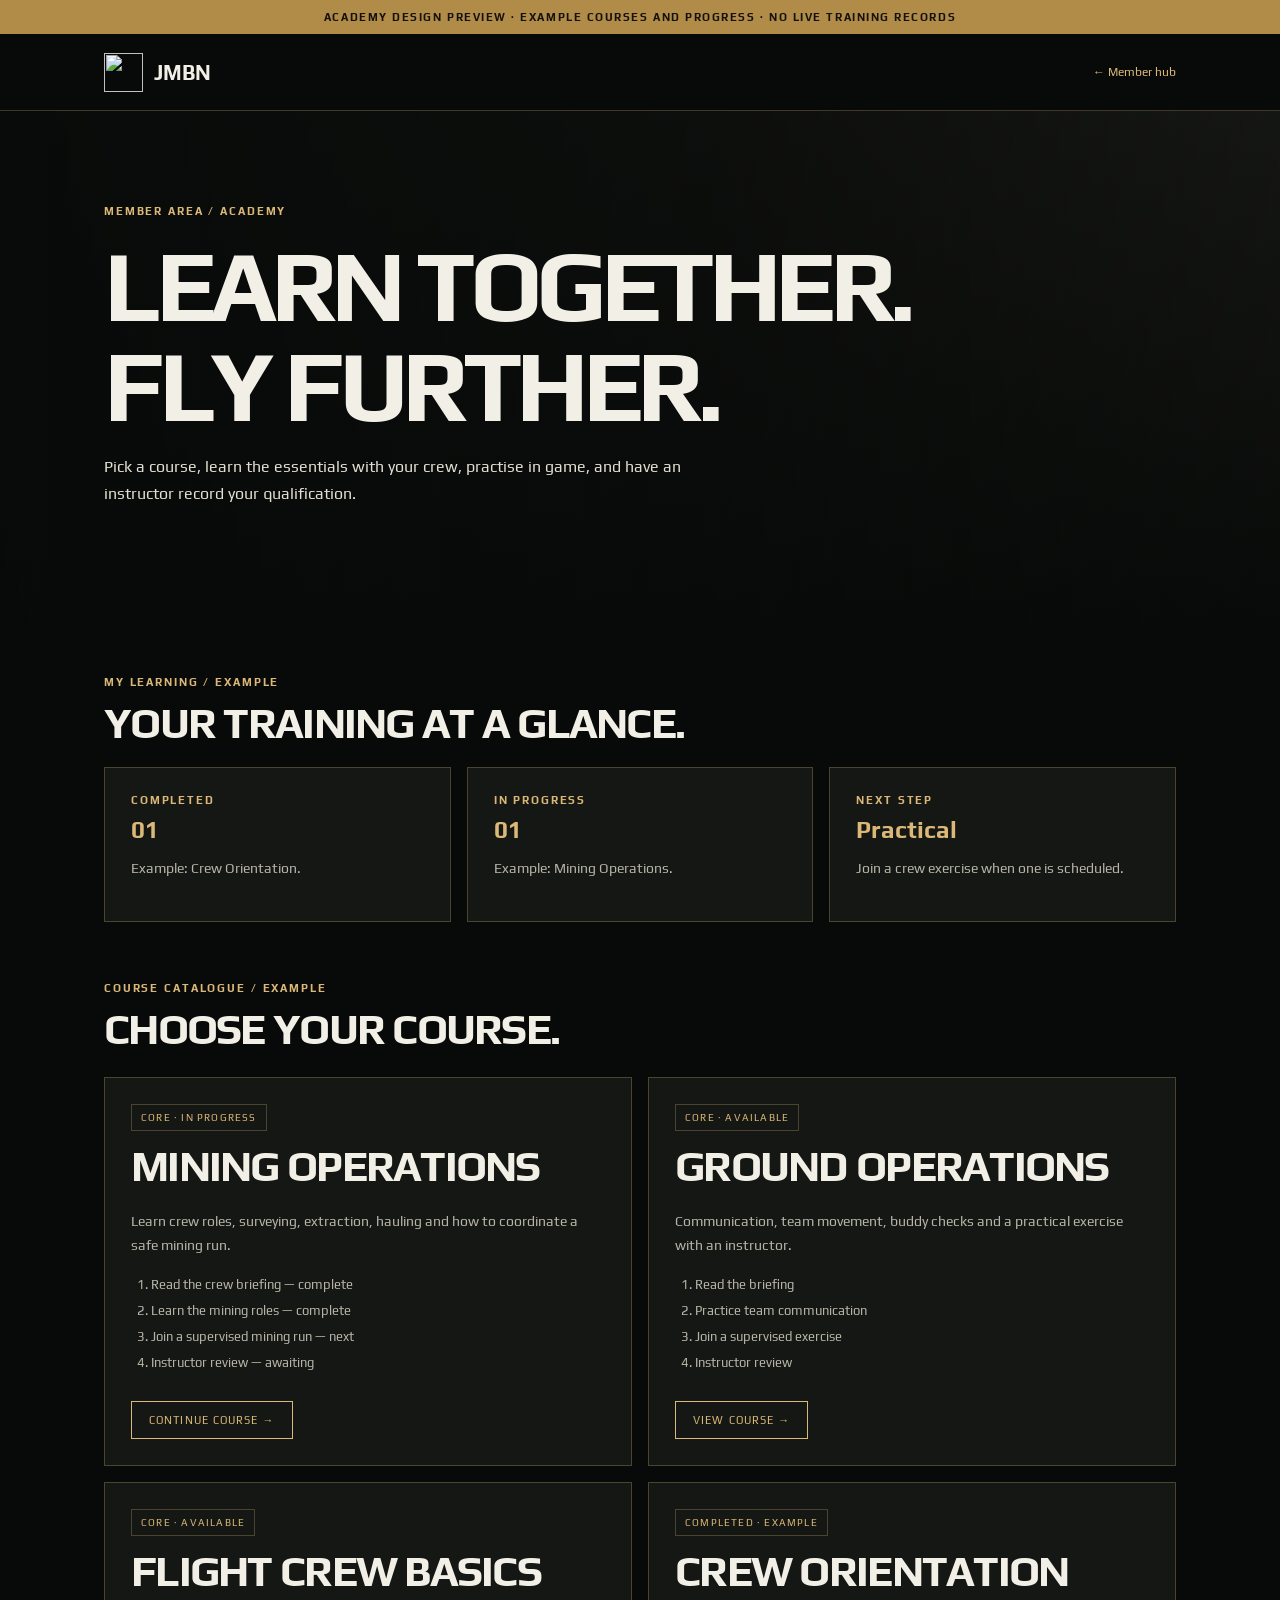
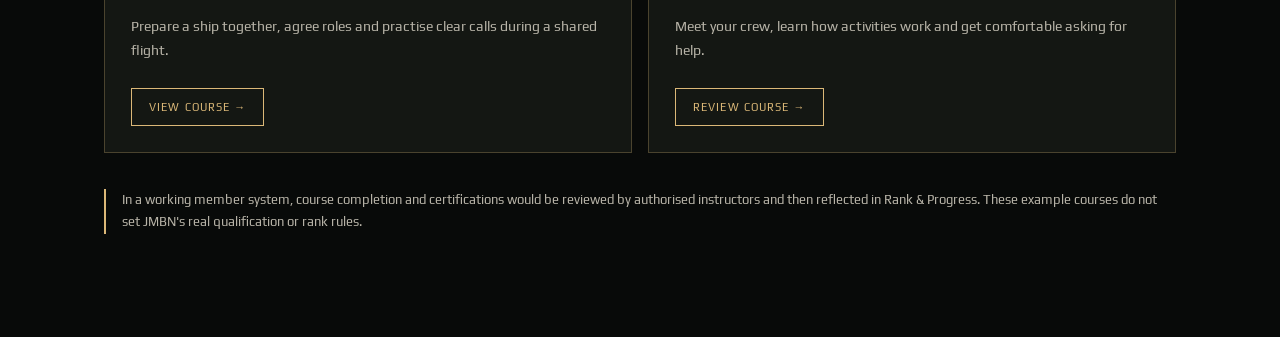
==== academy-preview.html @ f3becfb5 "Add unlinked Academy member concept" ====
<!doctype html><html lang="en"><head><meta charset="utf-8"><meta name="viewport" content="width=device-width,initial-scale=1"><meta name="robots" content="noindex"><title>Academy concept · JMBN</title><link href="https://fonts.googleapis.com/css2?family=Play:wght@400;700&display=swap" rel="stylesheet"><style>
:root{--bg:#080a09;--panel:#141713;--gold:#dbb878;--text:#f2efe7;--muted:#b8b4a8;--line:#dbb87845}*{box-sizing:border-box}body{margin:0;background:var(--bg);color:var(--text);font-family:Play,Arial,sans-serif}a{color:inherit;text-decoration:none}.wrap{max-width:1200px;margin:auto;padding-inline:clamp(20px,5vw,66px)}.notice{background:#b18c48;color:#15120d;text-align:center;padding:11px;font-size:11px;text-transform:uppercase;letter-spacing:.14em;font-weight:700}header{border-bottom:1px solid var(--line)}header .wrap{height:76px;display:flex;justify-content:space-between;align-items:center;gap:20px}header a{font-size:12px;color:var(--gold)}.brand{display:flex;align-items:center;gap:11px;font-size:21px;color:var(--text);font-weight:700}.brand img{width:39px;height:39px;object-fit:contain}.hero{position:relative;isolation:isolate;padding:94px 0 100px;background:#191a16}.hero:before{content:"";position:absolute;z-index:-2;inset:0;background:url('https://fcegavhipeaeihxegsnw.supabase.co/storage/v1/object/public/frontpage/Academy.png') center/cover;opacity:.58}.hero:after{content:"";position:absolute;z-index:-1;inset:0;background:linear-gradient(90deg,#080a09f5,#080a09bb 55%,#080a093a),linear-gradient(0deg,#080a09,transparent)}h1{font-size:clamp(50px,8vw,100px);text-transform:uppercase;letter-spacing:-.065em;line-height:1;margin:18px 0}.hero p{max-width:580px;line-height:1.7;color:#e2ded2}.tag{font-size:11px;color:var(--gold);text-transform:uppercase;letter-spacing:.17em;font-weight:700}.main{padding-block:53px 90px}h2{font-size:clamp(28px,4vw,43px);text-transform:uppercase;letter-spacing:-.04em;margin:10px 0 20px}.summary,.courses{display:grid;gap:16px}.summary{grid-template-columns:repeat(3,1fr)}.courses{grid-template-columns:repeat(2,1fr);margin-top:24px}.box{border:1px solid var(--line);background:var(--panel);padding:26px}.box strong{font-size:24px;color:var(--gold);display:block;margin:10px 0}.box p{font-size:14px;line-height:1.7;color:var(--muted)}.section-title{margin-top:60px}.pill{display:inline-block;font-size:10px;text-transform:uppercase;letter-spacing:.12em;border:1px solid var(--line);padding:7px 9px;color:var(--gold)}.steps{padding-left:20px;color:var(--muted);line-height:2;font-size:13px}.button{display:inline-block;margin-top:12px;padding:12px 17px;border:1px solid var(--gold);color:var(--gold);font-size:11px;text-transform:uppercase;letter-spacing:.1em}.note{border-left:2px solid var(--gold);padding-left:16px;font-size:13px;color:var(--muted);line-height:1.7;margin-top:36px}@media(max-width:700px){.summary,.courses{grid-template-columns:1fr}.hero{padding:70px 0}header .wrap{height:65px}}
</style></head><body><div class="notice">Academy design preview · Example courses and progress · No live training records</div><header><div class="wrap"><a class="brand" href="member-preview.html"><img alt="" src="https://static.wixstatic.com/media/08ea88_820ac3bc561d4233ad73a7af859f28bf~mv2.png/v1/fill/w_66,h_66,al_c,q_85,usm_0.66_1.00_0.01,enc_auto/0_New_JMBN_Logo_Gold.png">JMBN</a><a href="member-preview.html">← Member hub</a></div></header><section class="hero"><div class="wrap"><div class="tag">Member area / Academy</div><h1>Learn together.<br>Fly further.</h1><p>Pick a course, learn the essentials with your crew, practise in game, and have an instructor record your qualification.</p></div></section><main class="wrap main"><div class="tag">My learning / Example</div><h2>Your training at a glance.</h2><div class="summary"><article class="box"><div class="tag">Completed</div><strong>01</strong><p>Example: Crew Orientation.</p></article><article class="box"><div class="tag">In progress</div><strong>01</strong><p>Example: Mining Operations.</p></article><article class="box"><div class="tag">Next step</div><strong>Practical</strong><p>Join a crew exercise when one is scheduled.</p></article></div><div class="section-title"><div class="tag">Course catalogue / Example</div><h2>Choose your course.</h2></div><div class="courses"><article class="box"><span class="pill">Core · In progress</span><h2>Mining Operations</h2><p>Learn crew roles, surveying, extraction, hauling and how to coordinate a safe mining run.</p><ol class="steps"><li>Read the crew briefing — complete</li><li>Learn the mining roles — complete</li><li>Join a supervised mining run — next</li><li>Instructor review — awaiting</li></ol><span class="button">Continue course →</span></article><article class="box"><span class="pill">Core · Available</span><h2>Ground Operations</h2><p>Communication, team movement, buddy checks and a practical exercise with an instructor.</p><ol class="steps"><li>Read the briefing</li><li>Practice team communication</li><li>Join a supervised exercise</li><li>Instructor review</li></ol><span class="button">View course →</span></article><article class="box"><span class="pill">Core · Available</span><h2>Flight Crew Basics</h2><p>Prepare a ship together, agree roles and practise clear calls during a shared flight.</p><span class="button">View course →</span></article><article class="box"><span class="pill">Completed · Example</span><h2>Crew Orientation</h2><p>Meet your crew, learn how activities work and get comfortable asking for help.</p><span class="button">Review course →</span></article></div><p class="note">In a working member system, course completion and certifications would be reviewed by authorised instructors and then reflected in Rank &amp; Progress. These example courses do not set JMBN's real qualification or rank rules.</p></main></body></html>
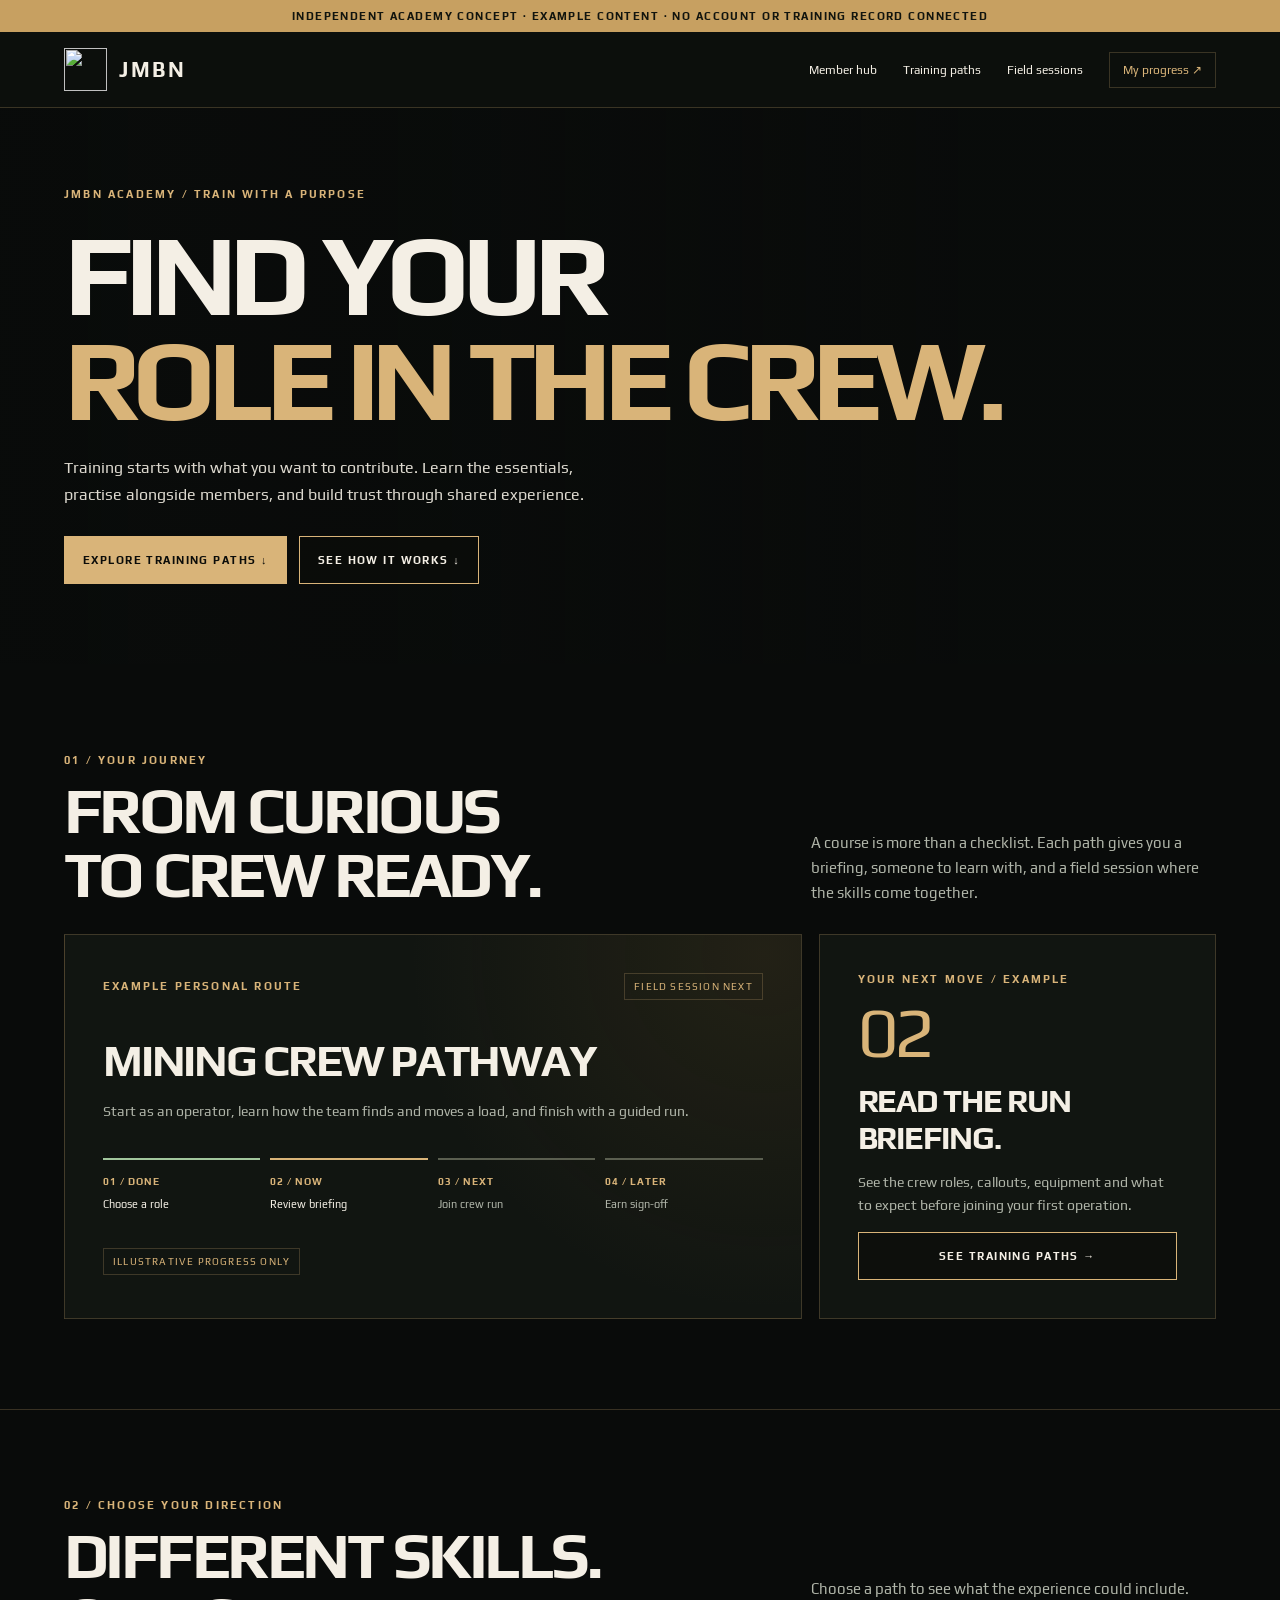
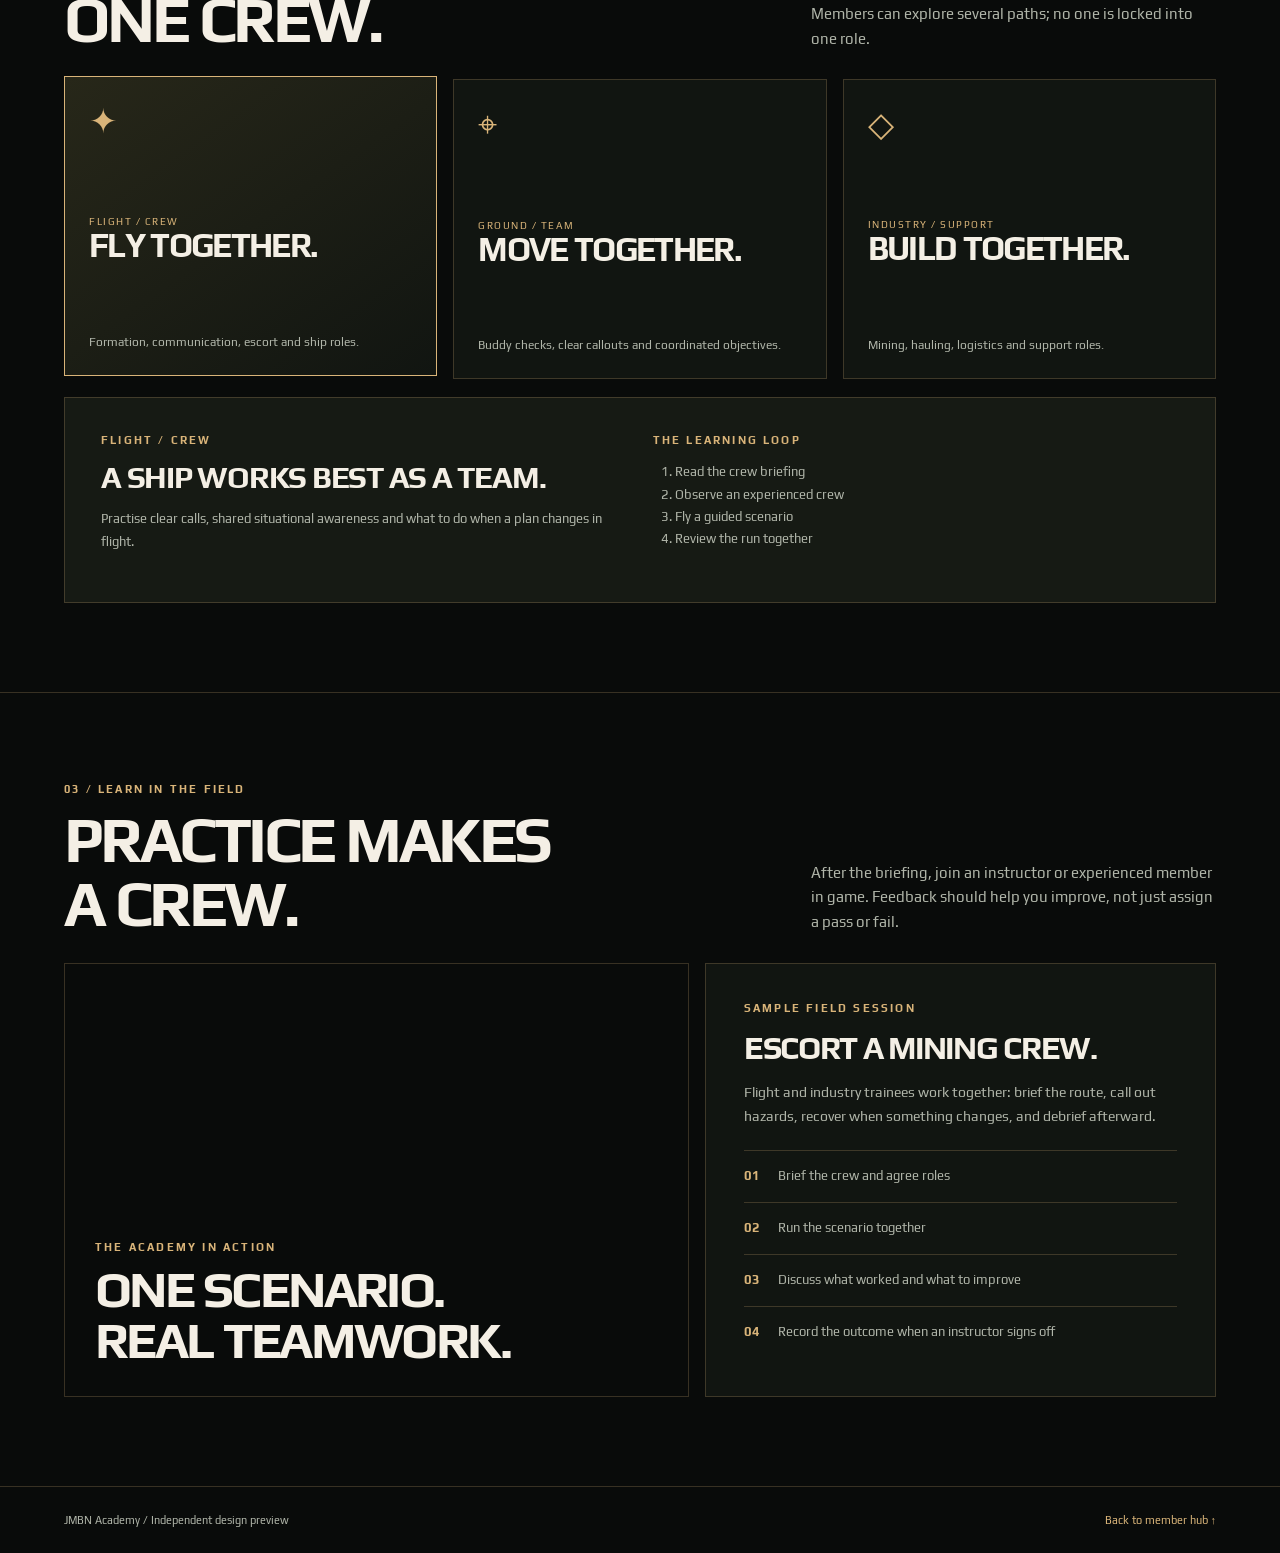
==== commit b3cad0e8: "Replace Academy concept with independent crew training design" ====
--- a/academy-preview.html
+++ b/academy-preview.html
@@ -1,3 +1,44 @@
-<!doctype html><html lang="en"><head><meta charset="utf-8"><meta name="viewport" content="width=device-width,initial-scale=1"><meta name="robots" content="noindex"><title>Academy concept · JMBN</title><link href="https://fonts.googleapis.com/css2?family=Play:wght@400;700&display=swap" rel="stylesheet"><style>
-:root{--bg:#080a09;--panel:#141713;--gold:#dbb878;--text:#f2efe7;--muted:#b8b4a8;--line:#dbb87845}*{box-sizing:border-box}body{margin:0;background:var(--bg);color:var(--text);font-family:Play,Arial,sans-serif}a{color:inherit;text-decoration:none}.wrap{max-width:1200px;margin:auto;padding-inline:clamp(20px,5vw,66px)}.notice{background:#b18c48;color:#15120d;text-align:center;padding:11px;font-size:11px;text-transform:uppercase;letter-spacing:.14em;font-weight:700}header{border-bottom:1px solid var(--line)}header .wrap{height:76px;display:flex;justify-content:space-between;align-items:center;gap:20px}header a{font-size:12px;color:var(--gold)}.brand{display:flex;align-items:center;gap:11px;font-size:21px;color:var(--text);font-weight:700}.brand img{width:39px;height:39px;object-fit:contain}.hero{position:relative;isolation:isolate;padding:94px 0 100px;background:#191a16}.hero:before{content:"";position:absolute;z-index:-2;inset:0;background:url('https://fcegavhipeaeihxegsnw.supabase.co/storage/v1/object/public/frontpage/Academy.png') center/cover;opacity:.58}.hero:after{content:"";position:absolute;z-index:-1;inset:0;background:linear-gradient(90deg,#080a09f5,#080a09bb 55%,#080a093a),linear-gradient(0deg,#080a09,transparent)}h1{font-size:clamp(50px,8vw,100px);text-transform:uppercase;letter-spacing:-.065em;line-height:1;margin:18px 0}.hero p{max-width:580px;line-height:1.7;color:#e2ded2}.tag{font-size:11px;color:var(--gold);text-transform:uppercase;letter-spacing:.17em;font-weight:700}.main{padding-block:53px 90px}h2{font-size:clamp(28px,4vw,43px);text-transform:uppercase;letter-spacing:-.04em;margin:10px 0 20px}.summary,.courses{display:grid;gap:16px}.summary{grid-template-columns:repeat(3,1fr)}.courses{grid-template-columns:repeat(2,1fr);margin-top:24px}.box{border:1px solid var(--line);background:var(--panel);padding:26px}.box strong{font-size:24px;color:var(--gold);display:block;margin:10px 0}.box p{font-size:14px;line-height:1.7;color:var(--muted)}.section-title{margin-top:60px}.pill{display:inline-block;font-size:10px;text-transform:uppercase;letter-spacing:.12em;border:1px solid var(--line);padding:7px 9px;color:var(--gold)}.steps{padding-left:20px;color:var(--muted);line-height:2;font-size:13px}.button{display:inline-block;margin-top:12px;padding:12px 17px;border:1px solid var(--gold);color:var(--gold);font-size:11px;text-transform:uppercase;letter-spacing:.1em}.note{border-left:2px solid var(--gold);padding-left:16px;font-size:13px;color:var(--muted);line-height:1.7;margin-top:36px}@media(max-width:700px){.summary,.courses{grid-template-columns:1fr}.hero{padding:70px 0}header .wrap{height:65px}}
-</style></head><body><div class="notice">Academy design preview · Example courses and progress · No live training records</div><header><div class="wrap"><a class="brand" href="member-preview.html"><img alt="" src="https://static.wixstatic.com/media/08ea88_820ac3bc561d4233ad73a7af859f28bf~mv2.png/v1/fill/w_66,h_66,al_c,q_85,usm_0.66_1.00_0.01,enc_auto/0_New_JMBN_Logo_Gold.png">JMBN</a><a href="member-preview.html">← Member hub</a></div></header><section class="hero"><div class="wrap"><div class="tag">Member area / Academy</div><h1>Learn together.<br>Fly further.</h1><p>Pick a course, learn the essentials with your crew, practise in game, and have an instructor record your qualification.</p></div></section><main class="wrap main"><div class="tag">My learning / Example</div><h2>Your training at a glance.</h2><div class="summary"><article class="box"><div class="tag">Completed</div><strong>01</strong><p>Example: Crew Orientation.</p></article><article class="box"><div class="tag">In progress</div><strong>01</strong><p>Example: Mining Operations.</p></article><article class="box"><div class="tag">Next step</div><strong>Practical</strong><p>Join a crew exercise when one is scheduled.</p></article></div><div class="section-title"><div class="tag">Course catalogue / Example</div><h2>Choose your course.</h2></div><div class="courses"><article class="box"><span class="pill">Core · In progress</span><h2>Mining Operations</h2><p>Learn crew roles, surveying, extraction, hauling and how to coordinate a safe mining run.</p><ol class="steps"><li>Read the crew briefing — complete</li><li>Learn the mining roles — complete</li><li>Join a supervised mining run — next</li><li>Instructor review — awaiting</li></ol><span class="button">Continue course →</span></article><article class="box"><span class="pill">Core · Available</span><h2>Ground Operations</h2><p>Communication, team movement, buddy checks and a practical exercise with an instructor.</p><ol class="steps"><li>Read the briefing</li><li>Practice team communication</li><li>Join a supervised exercise</li><li>Instructor review</li></ol><span class="button">View course →</span></article><article class="box"><span class="pill">Core · Available</span><h2>Flight Crew Basics</h2><p>Prepare a ship together, agree roles and practise clear calls during a shared flight.</p><span class="button">View course →</span></article><article class="box"><span class="pill">Completed · Example</span><h2>Crew Orientation</h2><p>Meet your crew, learn how activities work and get comfortable asking for help.</p><span class="button">Review course →</span></article></div><p class="note">In a working member system, course completion and certifications would be reviewed by authorised instructors and then reflected in Rank &amp; Progress. These example courses do not set JMBN's real qualification or rank rules.</p></main></body></html>+<!doctype html>
+<html lang="en">
+<head>
+<meta charset="utf-8"><meta name="viewport" content="width=device-width,initial-scale=1">
+<meta name="robots" content="noindex"><meta name="theme-color" content="#090b0a">
+<title>JMBN Academy · Independent concept</title>
+<link rel="preconnect" href="https://fonts.googleapis.com">
+<link href="https://fonts.googleapis.com/css2?family=Play:wght@400;700&display=swap" rel="stylesheet">
+<style>
+:root{--bg:#090b0a;--surface:#111511;--surface2:#1b2019;--gold:#d9b479;--cream:#f4efe5;--muted:#b0b5a9;--line:#d9b47939;--green:#a2c69d}
+*{box-sizing:border-box}html{scroll-behavior:smooth}body{margin:0;background:var(--bg);color:var(--cream);font:15px Play,Arial,sans-serif}a{color:inherit;text-decoration:none}button{font:inherit;cursor:pointer}.wrap{width:min(1320px,100%);margin:auto;padding-inline:clamp(19px,5vw,70px)}
+.demo{background:#c7a061;color:#11140e;text-align:center;padding:10px;font-size:11px;letter-spacing:.13em;text-transform:uppercase;font-weight:700}
+header{border-bottom:1px solid var(--line);background:#0c0f0c}header .wrap{min-height:75px;display:flex;align-items:center;justify-content:space-between;gap:15px}.brand{display:flex;align-items:center;gap:12px;font-weight:700;letter-spacing:.12em;font-size:21px}.brand img{width:43px;height:43px;object-fit:contain}.topnav{display:flex;gap:26px;align-items:center;font-size:12px}.topnav a:hover,.gold{color:var(--gold)}.topnav a:last-child{border:1px solid var(--line);padding:10px 13px;color:var(--gold)}
+.hero{position:relative;min-height:540px;display:flex;align-items:center;isolation:isolate;overflow:hidden}.hero:before{content:"";position:absolute;z-index:-2;inset:0;background:url('https://fcegavhipeaeihxegsnw.supabase.co/storage/v1/object/public/frontpage/Academy.png') center 35%/cover}.hero:after{content:"";position:absolute;z-index:-1;inset:0;background:linear-gradient(90deg,#090b0afa 0%,#090b0ad5 39%,#090b0a68 75%),linear-gradient(0deg,#090b0a,transparent 52%)}.hero .wrap{padding-block:80px}.kicker{color:var(--gold);font-size:11px;font-weight:700;letter-spacing:.2em;text-transform:uppercase}.hero h1{font-size:clamp(58px,9vw,120px);line-height:.91;letter-spacing:-.075em;margin:22px 0;text-transform:uppercase}.hero p{max-width:540px;color:#ddd9cf;line-height:1.7;font-size:16px}.actions{display:flex;flex-wrap:wrap;gap:12px;margin-top:28px}.btn{display:inline-flex;align-items:center;justify-content:center;min-height:48px;padding:12px 18px;border:1px solid var(--gold);background:var(--gold);color:#0b0c09;font-size:11px;text-transform:uppercase;letter-spacing:.13em;font-weight:700}.btn.ghost{background:#0b0c09aa;color:var(--cream)}
+.section{padding-block:clamp(62px,7vw,95px);border-bottom:1px solid var(--line)}.section-head{display:flex;align-items:end;justify-content:space-between;gap:28px;margin-bottom:28px}.section h2{font-size:clamp(36px,5vw,64px);line-height:1;letter-spacing:-.055em;text-transform:uppercase;margin:12px 0 0}.section-head p{max-width:405px;color:var(--muted);line-height:1.65;margin:0}
+.route{display:grid;grid-template-columns:1.3fr .7fr;gap:17px}.feature,.panel{background:var(--surface);border:1px solid var(--line);padding:clamp(22px,3vw,38px)}.feature{background:radial-gradient(circle at 95% 5%,#88673025,transparent 45%),var(--surface)}.feature-top{display:flex;justify-content:space-between;gap:15px;align-items:center}.badge{display:inline-block;color:var(--gold);font-size:10px;border:1px solid var(--line);padding:7px 9px;letter-spacing:.12em;text-transform:uppercase}.feature h3{font-size:clamp(27px,3.5vw,48px);letter-spacing:-.05em;text-transform:uppercase;margin:34px 0 12px}.feature p,.panel p{color:var(--muted);line-height:1.7;font-size:14px}.route-line{display:grid;grid-template-columns:repeat(4,1fr);gap:10px;margin:35px 0}.stop{border-top:2px solid #5b5f50;padding-top:14px;font-size:11px;color:var(--muted);line-height:1.5}.stop:first-child{border-color:var(--green);color:var(--cream)}.stop:nth-child(2){border-color:var(--gold);color:var(--cream)}.stop b{display:block;color:var(--gold);font-size:10px;letter-spacing:.1em;margin-bottom:7px}.focus{display:flex;flex-direction:column;justify-content:space-between}.focus h3{font-size:32px;letter-spacing:-.04em;text-transform:uppercase;margin:15px 0}.focus .num{font-size:70px;line-height:1;letter-spacing:-.07em;color:var(--gold);margin:12px 0}.muted{color:var(--muted)}
+.tracks{display:grid;grid-template-columns:repeat(3,1fr);gap:16px}.track{min-height:300px;background:var(--surface);border:1px solid var(--line);padding:24px;display:flex;flex-direction:column;align-items:flex-start;justify-content:space-between;text-align:left;color:var(--cream);transition:transform .2s,border-color .2s}.track:hover,.track[aria-pressed=true]{transform:translateY(-3px);border-color:var(--gold)}.track[aria-pressed=true]{background:linear-gradient(145deg,#272719,#111511)}.track-icon{font-size:34px;color:var(--gold)}.track b{font-size:clamp(23px,2.6vw,35px);text-transform:uppercase;letter-spacing:-.05em;line-height:1.05}.track small{font-size:12px;color:var(--muted);line-height:1.55}.track .label{font-size:10px;color:var(--gold);letter-spacing:.15em;text-transform:uppercase}.track-detail{margin-top:18px;border:1px solid var(--line);background:#161a14;padding:clamp(23px,3vw,36px);display:grid;grid-template-columns:1fr 1fr;gap:25px}.track-detail h3{font-size:31px;letter-spacing:-.04em;text-transform:uppercase;margin:13px 0}.track-detail p,.track-detail li{font-size:13px;line-height:1.7;color:var(--muted)}.track-detail ol{padding-left:22px}
+.exercise{display:grid;grid-template-columns:1.1fr .9fr;gap:16px}.exercise .scene{position:relative;min-height:350px;background:url('https://fcegavhipeaeihxegsnw.supabase.co/storage/v1/object/public/frontpage/mission123.png') center/cover;display:flex;flex-direction:column;justify-content:end;padding:30px;border:1px solid var(--line)}.scene:before{content:"";position:absolute;inset:0;background:linear-gradient(0deg,#090b0af7,transparent 85%)}.scene>*{position:relative}.scene h3{font-size:clamp(30px,4vw,54px);margin:10px 0 0;line-height:1;text-transform:uppercase;letter-spacing:-.05em}.exercise-list{margin:22px 0 0;padding:0;list-style:none}.exercise-list li{padding:15px 0;border-top:1px solid var(--line);display:flex;gap:18px;font-size:13px;color:var(--muted);line-height:1.6}.exercise-list b{color:var(--gold)}
+.footer{padding-block:27px;color:var(--muted);font-size:11px}.footer .wrap{display:flex;justify-content:space-between;gap:20px}
+@media(max-width:870px){.route,.exercise,.track-detail{grid-template-columns:1fr}.tracks{grid-template-columns:repeat(2,1fr)}.topnav a:not(:last-child){display:none}}@media(max-width:590px){header .wrap{min-height:65px}.brand{font-size:18px}.brand img{width:37px;height:37px}.hero{min-height:525px}.hero:before{background-position:60% center}.hero:after{background:linear-gradient(90deg,#090b0af2,#090b0a9a),linear-gradient(0deg,#090b0a,transparent)}.section-head{display:block}.section-head p{margin-top:18px}.tracks{grid-template-columns:1fr}.track{min-height:200px}.route-line{grid-template-columns:repeat(2,1fr)}.footer .wrap{display:block}}
+</style></head>
+<body>
+<div class="demo">Independent Academy concept · Example content · No account or training record connected</div>
+<header><div class="wrap"><a class="brand" href="member-preview.html"><img alt="" src="https://static.wixstatic.com/media/08ea88_820ac3bc561d4233ad73a7af859f28bf~mv2.png/v1/fill/w_66,h_66,al_c,q_85,usm_0.66_1.00_0.01,enc_auto/0_New_JMBN_Logo_Gold.png">JMBN</a><nav class="topnav" aria-label="Navigation"><a href="member-preview.html">Member hub</a><a href="#paths">Training paths</a><a href="#field">Field sessions</a><a href="member-preview.html#my-record">My progress ↗</a></nav></div></header>
+<main><section class="hero"><div class="wrap"><div class="kicker">JMBN Academy / Train with a purpose</div><h1>Find your<br><span class="gold">role in the crew.</span></h1><p>Training starts with what you want to contribute. Learn the essentials, practise alongside members, and build trust through shared experience.</p><div class="actions"><a class="btn" href="#paths">Explore training paths ↓</a><a class="btn ghost" href="#route">See how it works ↓</a></div></div></section>
+<section class="section wrap" id="route"><div class="section-head"><div><div class="kicker">01 / Your journey</div><h2>From curious<br>to crew ready.</h2></div><p>A course is more than a checklist. Each path gives you a briefing, someone to learn with, and a field session where the skills come together.</p></div><div class="route"><article class="feature"><div class="feature-top"><span class="kicker">Example personal route</span><span class="badge">Field session next</span></div><h3>Mining crew pathway</h3><p>Start as an operator, learn how the team finds and moves a load, and finish with a guided run.</p><div class="route-line"><div class="stop"><b>01 / DONE</b>Choose a role</div><div class="stop"><b>02 / NOW</b>Review briefing</div><div class="stop"><b>03 / NEXT</b>Join crew run</div><div class="stop"><b>04 / LATER</b>Earn sign-off</div></div><span class="badge">Illustrative progress only</span></article><aside class="panel focus"><div><div class="kicker">Your next move / Example</div><div class="num">02</div><h3>Read the run briefing.</h3><p>See the crew roles, callouts, equipment and what to expect before joining your first operation.</p></div><a href="#paths" class="btn ghost">See training paths →</a></aside></div></section>
+<section class="section wrap" id="paths"><div class="section-head"><div><div class="kicker">02 / Choose your direction</div><h2>Different skills.<br>One crew.</h2></div><p>Choose a path to see what the experience could include. Members can explore several paths; no one is locked into one role.</p></div><div class="tracks" role="group" aria-label="Explore training paths"><button class="track" type="button" data-path="flight" aria-pressed="true"><span class="track-icon" aria-hidden="true">✦</span><span><span class="label">Flight / Crew</span><br><b>Fly together.</b></span><small>Formation, communication, escort and ship roles.</small></button><button class="track" type="button" data-path="ground" aria-pressed="false"><span class="track-icon" aria-hidden="true">⌖</span><span><span class="label">Ground / Team</span><br><b>Move together.</b></span><small>Buddy checks, clear callouts and coordinated objectives.</small></button><button class="track" type="button" data-path="industry" aria-pressed="false"><span class="track-icon" aria-hidden="true">◇</span><span><span class="label">Industry / Support</span><br><b>Build together.</b></span><small>Mining, hauling, logistics and support roles.</small></button></div><div class="track-detail" id="trackDetail" aria-live="polite"><div><div class="kicker" id="detailLabel">Flight / Crew</div><h3 id="detailTitle">A ship works best as a team.</h3><p id="detailCopy">Practise clear calls, shared situational awareness and what to do when a plan changes in flight.</p></div><div><div class="kicker">The learning loop</div><ol id="detailSteps"><li>Read the crew briefing</li><li>Observe an experienced crew</li><li>Fly a guided scenario</li><li>Review the run together</li></ol></div></div></section>
+<section class="section wrap" id="field"><div class="section-head"><div><div class="kicker">03 / Learn in the field</div><h2>Practice makes<br>a crew.</h2></div><p>After the briefing, join an instructor or experienced member in game. Feedback should help you improve, not just assign a pass or fail.</p></div><div class="exercise"><div class="scene"><div class="kicker">The Academy in action</div><h3>One scenario.<br>Real teamwork.</h3></div><div class="panel"><div class="kicker">Sample field session</div><h3 style="font-size:32px;text-transform:uppercase;letter-spacing:-.04em;margin:15px 0">Escort a mining crew.</h3><p>Flight and industry trainees work together: brief the route, call out hazards, recover when something changes, and debrief afterward.</p><ul class="exercise-list"><li><b>01</b> Brief the crew and agree roles</li><li><b>02</b> Run the scenario together</li><li><b>03</b> Discuss what worked and what to improve</li><li><b>04</b> Record the outcome when an instructor signs off</li></ul></div></div></section>
+</main><footer class="footer"><div class="wrap"><span>JMBN Academy / Independent design preview</span><a class="gold" href="member-preview.html">Back to member hub ↑</a></div></footer>
+<script>
+const paths={
+flight:{label:'Flight / Crew',title:'A ship works best as a team.',copy:'Practise clear calls, shared situational awareness and what to do when a plan changes in flight.',steps:['Read the crew briefing','Observe an experienced crew','Fly a guided scenario','Review the run together']},
+ground:{label:'Ground / Team',title:'Move with the people beside you.',copy:'Learn how to keep your squad informed, protect one another and stay coordinated when the objective shifts.',steps:['Review team roles and callouts','Shadow a ground team','Join a guided squad exercise','Debrief and practise again']},
+industry:{label:'Industry / Support',title:'Every successful run has a crew behind it.',copy:'Explore surveying, extraction, cargo and security as parts of one shared operation.',steps:['Choose a mining or logistics role','Read the operation briefing','Join a supervised crew run','Debrief with your team']}
+};
+document.querySelectorAll('[data-path]').forEach(button=>button.addEventListener('click',()=>{
+document.querySelectorAll('[data-path]').forEach(item=>item.setAttribute('aria-pressed',String(item===button)));
+const path=paths[button.dataset.path];
+document.getElementById('detailLabel').textContent=path.label;
+document.getElementById('detailTitle').textContent=path.title;
+document.getElementById('detailCopy').textContent=path.copy;
+document.getElementById('detailSteps').replaceChildren(...path.steps.map(step=>{const li=document.createElement('li');li.textContent=step;return li}));
+}));
+</script></body></html>
